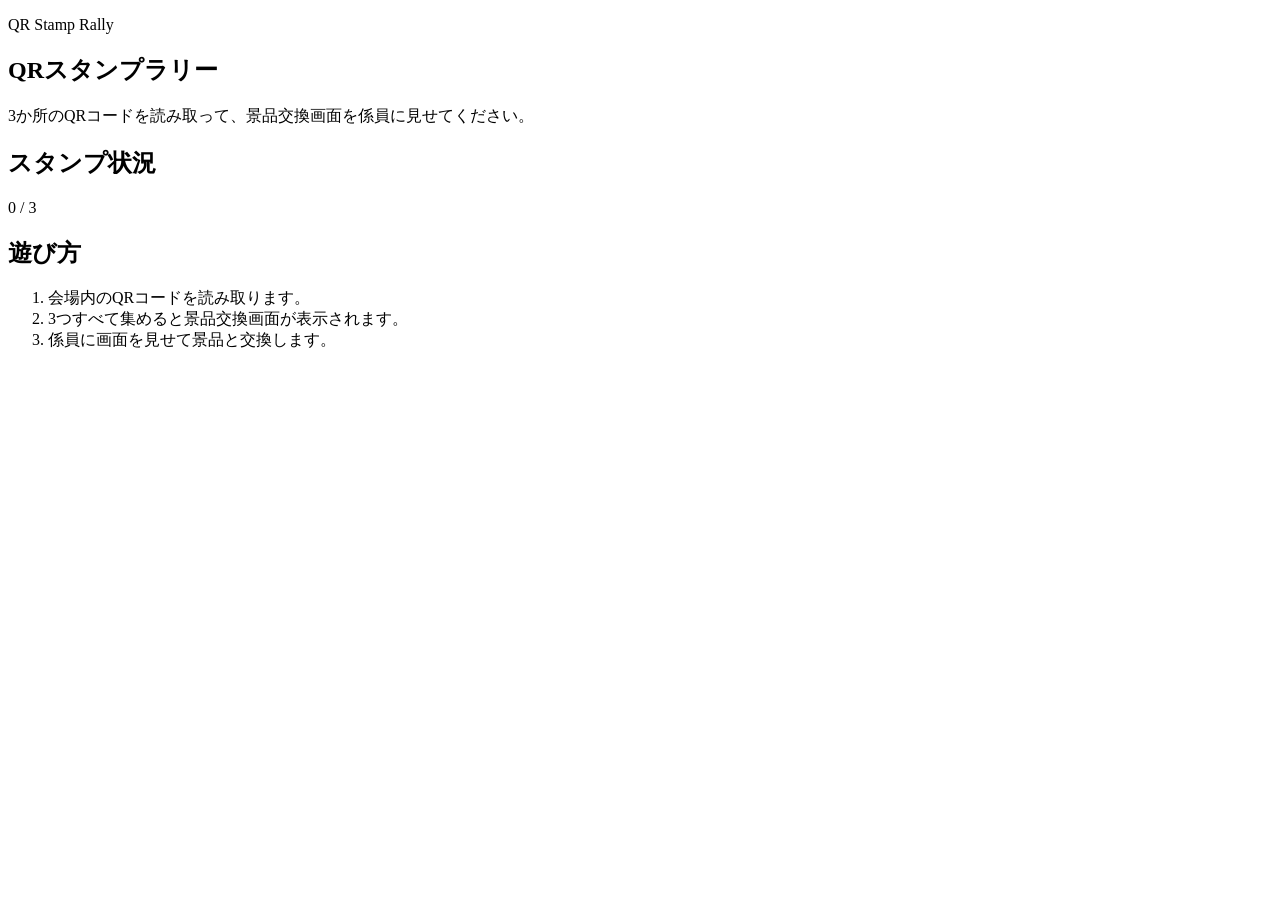
==== index.html @ 0fb80db3 "Add QR stamp rally app" ====
<!doctype html>
<html lang="ja">
<head>
  <meta charset="utf-8">
  <meta name="viewport" content="width=device-width, initial-scale=1">
  <title>QRスタンプラリー</title>
  <link rel="stylesheet" href="styles.css">
</head>
<body>
  <main class="app-shell">
    <section class="hero" aria-labelledby="page-title">
      <div class="brand-mark" aria-hidden="true">
        <span></span>
        <span></span>
        <span></span>
      </div>
      <div>
        <p class="eyebrow">QR Stamp Rally</p>
        <h1 id="page-title">QRスタンプラリー</h1>
        <p class="lead">3か所のQRコードを読み取って、景品交換画面を係員に見せてください。</p>
      </div>
    </section>

    <section class="panel notice" id="scan-result" aria-live="polite"></section>

    <section class="panel">
      <div class="panel-heading">
        <h2>スタンプ状況</h2>
        <span class="progress-text" id="progress-text">0 / 3</span>
      </div>
      <div class="progress-track" aria-hidden="true">
        <span id="progress-bar"></span>
      </div>
      <div class="stamp-grid" id="stamp-grid"></div>
    </section>

    <section class="reward panel" id="reward-panel" hidden>
      <p class="eyebrow">Complete</p>
      <h2>景品交換できます</h2>
      <p>この画面を係員に見せてください。係員確認後、「交換済みにする」を押します。</p>
      <div class="redeem-code" id="redeem-code"></div>
      <button class="primary-button" id="redeem-button" type="button">交換済みにする</button>
    </section>

    <section class="reward panel muted" id="redeemed-panel" hidden>
      <p class="eyebrow">Redeemed</p>
      <h2>交換済み</h2>
      <p>この端末では景品交換済みとして記録されています。</p>
      <div class="redeem-code" id="redeemed-code"></div>
    </section>

    <section class="panel compact">
      <h2>遊び方</h2>
      <ol>
        <li>会場内のQRコードを読み取ります。</li>
        <li>3つすべて集めると景品交換画面が表示されます。</li>
        <li>係員に画面を見せて景品と交換します。</li>
      </ol>
    </section>
  </main>

  <script src="app.js"></script>
</body>
</html>
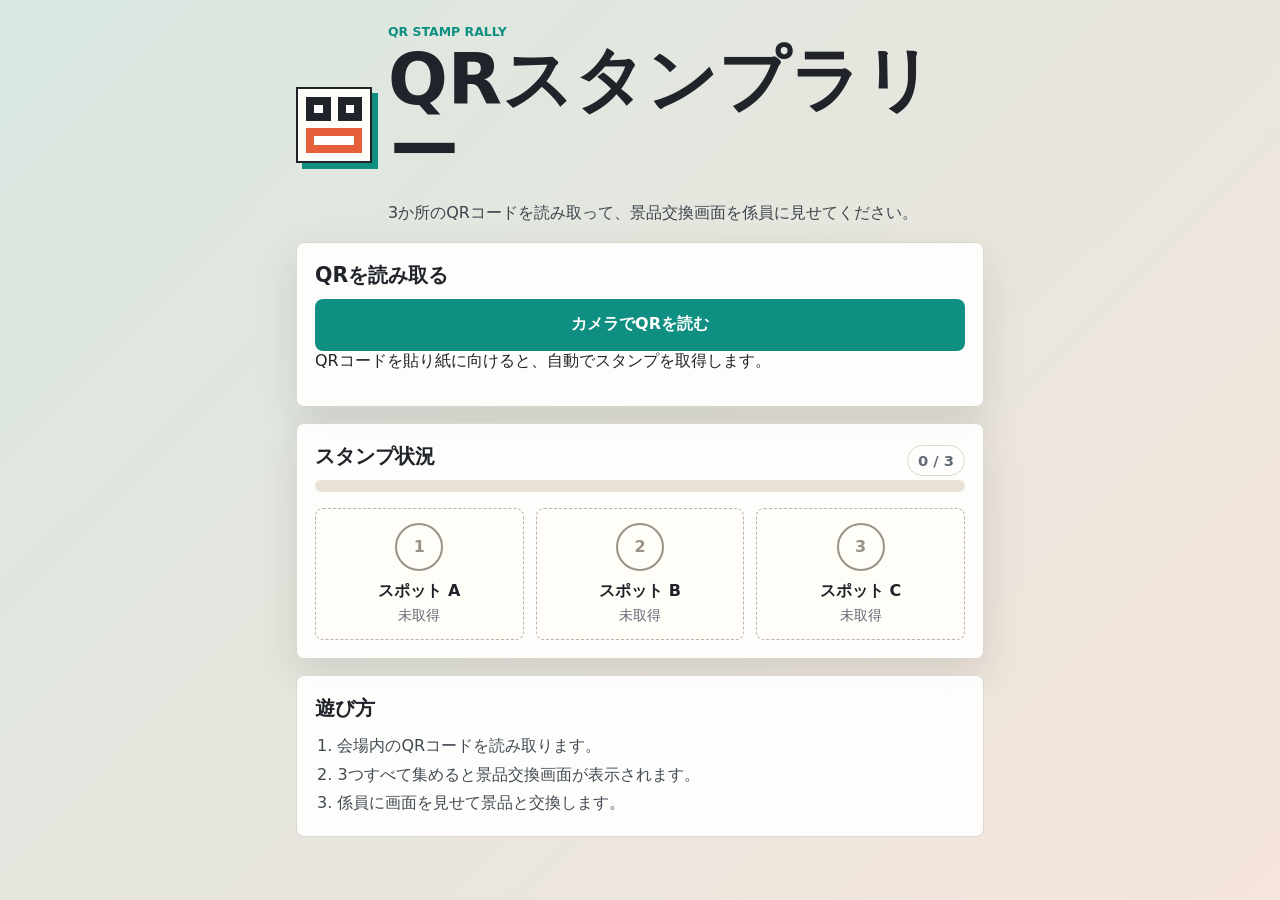
==== commit 040f628c: "Add in-page camera scan button" ====
--- a/index.html
+++ b/index.html
@@ -22,6 +22,19 @@
     </section>
 
     <section class="panel notice" id="scan-result" aria-live="polite"></section>
+
+    <section class="panel scanner-panel">
+      <div class="panel-heading">
+        <h2>QRを読み取る</h2>
+        <button class="icon-button" id="stop-scan-button" type="button" hidden>停止</button>
+      </div>
+      <button class="primary-button" id="start-scan-button" type="button">カメラでQRを読む</button>
+      <div class="scanner-view" id="scanner-view" hidden>
+        <video id="scanner-video" playsinline muted></video>
+        <div class="scan-frame" aria-hidden="true"></div>
+      </div>
+      <p class="scanner-help" id="scanner-help">QRコードを貼り紙に向けると、自動でスタンプを取得します。</p>
+    </section>
 
     <section class="panel">
       <div class="panel-heading">
--- a/styles.css
+++ b/styles.css
@@ -0,0 +1,280 @@
+:root {
+  color-scheme: light;
+  --bg: #f7f5ef;
+  --ink: #20242a;
+  --muted: #626b76;
+  --panel: #ffffff;
+  --line: #dcd7cc;
+  --accent: #0f8f82;
+  --accent-2: #e45f3a;
+  --accent-soft: #dff4ef;
+  --shadow: 0 16px 40px rgba(36, 31, 24, 0.12);
+}
+
+* {
+  box-sizing: border-box;
+}
+
+body {
+  margin: 0;
+  min-height: 100vh;
+  font-family: "Yu Gothic", "Hiragino Kaku Gothic ProN", Meiryo, system-ui, sans-serif;
+  color: var(--ink);
+  background:
+    linear-gradient(135deg, rgba(15, 143, 130, 0.13), rgba(228, 95, 58, 0.11)),
+    var(--bg);
+}
+
+button {
+  font: inherit;
+}
+
+.app-shell {
+  width: min(720px, 100%);
+  margin: 0 auto;
+  padding: 24px 16px 40px;
+}
+
+.hero {
+  display: grid;
+  grid-template-columns: 76px 1fr;
+  gap: 16px;
+  align-items: center;
+  min-height: 190px;
+}
+
+.brand-mark {
+  display: grid;
+  grid-template-columns: repeat(2, 1fr);
+  grid-template-rows: repeat(2, 1fr);
+  gap: 7px;
+  width: 76px;
+  height: 76px;
+  padding: 8px;
+  border: 2px solid var(--ink);
+  background: #fffdf8;
+  box-shadow: 6px 6px 0 var(--accent);
+}
+
+.brand-mark span {
+  border: 8px solid var(--ink);
+  background: #fff;
+}
+
+.brand-mark span:nth-child(3) {
+  grid-column: 1 / 3;
+  border-color: var(--accent-2);
+}
+
+.eyebrow {
+  margin: 0 0 6px;
+  color: var(--accent);
+  font-size: 0.78rem;
+  font-weight: 800;
+  letter-spacing: 0;
+  text-transform: uppercase;
+}
+
+h1,
+h2,
+p {
+  margin-top: 0;
+}
+
+h1 {
+  margin-bottom: 10px;
+  font-size: clamp(2.15rem, 9vw, 4.4rem);
+  line-height: 1.02;
+  letter-spacing: 0;
+}
+
+h2 {
+  margin-bottom: 10px;
+  font-size: 1.28rem;
+  letter-spacing: 0;
+}
+
+.lead {
+  margin-bottom: 0;
+  color: #3d444c;
+  line-height: 1.7;
+}
+
+.panel {
+  margin-top: 16px;
+  padding: 18px;
+  border: 1px solid var(--line);
+  border-radius: 8px;
+  background: rgba(255, 255, 255, 0.92);
+  box-shadow: var(--shadow);
+}
+
+.panel.compact {
+  box-shadow: none;
+}
+
+.notice {
+  display: none;
+  border-left: 6px solid var(--accent);
+  color: #24423e;
+  background: var(--accent-soft);
+}
+
+.notice.is-visible {
+  display: block;
+}
+
+.notice.is-error {
+  border-left-color: var(--accent-2);
+  color: #743622;
+  background: #fff0ea;
+}
+
+.panel-heading {
+  display: flex;
+  align-items: center;
+  justify-content: space-between;
+  gap: 12px;
+}
+
+.progress-text {
+  flex: 0 0 auto;
+  padding: 6px 10px;
+  border: 1px solid var(--line);
+  border-radius: 999px;
+  color: var(--muted);
+  font-size: 0.92rem;
+  font-weight: 700;
+}
+
+.progress-track {
+  height: 12px;
+  overflow: hidden;
+  border-radius: 999px;
+  background: #e8e2d6;
+}
+
+.progress-track span {
+  display: block;
+  width: 0%;
+  height: 100%;
+  border-radius: inherit;
+  background: linear-gradient(90deg, var(--accent), #32b45d);
+  transition: width 240ms ease;
+}
+
+.stamp-grid {
+  display: grid;
+  grid-template-columns: repeat(3, 1fr);
+  gap: 12px;
+  margin-top: 16px;
+}
+
+.stamp-card {
+  min-height: 128px;
+  padding: 14px 12px;
+  border: 1px dashed #bdb4a5;
+  border-radius: 8px;
+  background: #fffdf8;
+  text-align: center;
+}
+
+.stamp-card.is-collected {
+  border-style: solid;
+  border-color: var(--accent);
+  background: #f1fffb;
+}
+
+.stamp-icon {
+  display: grid;
+  place-items: center;
+  width: 48px;
+  height: 48px;
+  margin: 0 auto 10px;
+  border: 2px solid currentColor;
+  border-radius: 50%;
+  color: #9a9286;
+  font-weight: 900;
+}
+
+.stamp-card.is-collected .stamp-icon {
+  color: var(--accent);
+}
+
+.stamp-name {
+  margin: 0;
+  font-weight: 800;
+}
+
+.stamp-state {
+  margin: 4px 0 0;
+  color: var(--muted);
+  font-size: 0.88rem;
+}
+
+.reward {
+  border-color: rgba(15, 143, 130, 0.42);
+  background: #f5fffb;
+}
+
+.reward.muted {
+  border-color: #c8c3bb;
+  background: #f6f3ed;
+}
+
+.redeem-code {
+  margin: 16px 0;
+  padding: 16px;
+  border: 2px solid var(--ink);
+  border-radius: 8px;
+  background: #fff;
+  font-size: clamp(1.6rem, 9vw, 3rem);
+  font-weight: 900;
+  letter-spacing: 0;
+  text-align: center;
+}
+
+.primary-button {
+  width: 100%;
+  min-height: 52px;
+  border: 0;
+  border-radius: 8px;
+  color: #fff;
+  background: var(--accent);
+  font-weight: 800;
+  cursor: pointer;
+}
+
+.primary-button:active {
+  transform: translateY(1px);
+}
+
+ol {
+  margin: 0;
+  padding-left: 1.4em;
+  color: #424a53;
+  line-height: 1.8;
+}
+
+@media (max-width: 560px) {
+  .hero {
+    grid-template-columns: 58px 1fr;
+    min-height: 164px;
+  }
+
+  .brand-mark {
+    width: 58px;
+    height: 58px;
+    gap: 5px;
+    padding: 6px;
+    box-shadow: 4px 4px 0 var(--accent);
+  }
+
+  .brand-mark span {
+    border-width: 6px;
+  }
+
+  .stamp-grid {
+    grid-template-columns: 1fr;
+  }
+}
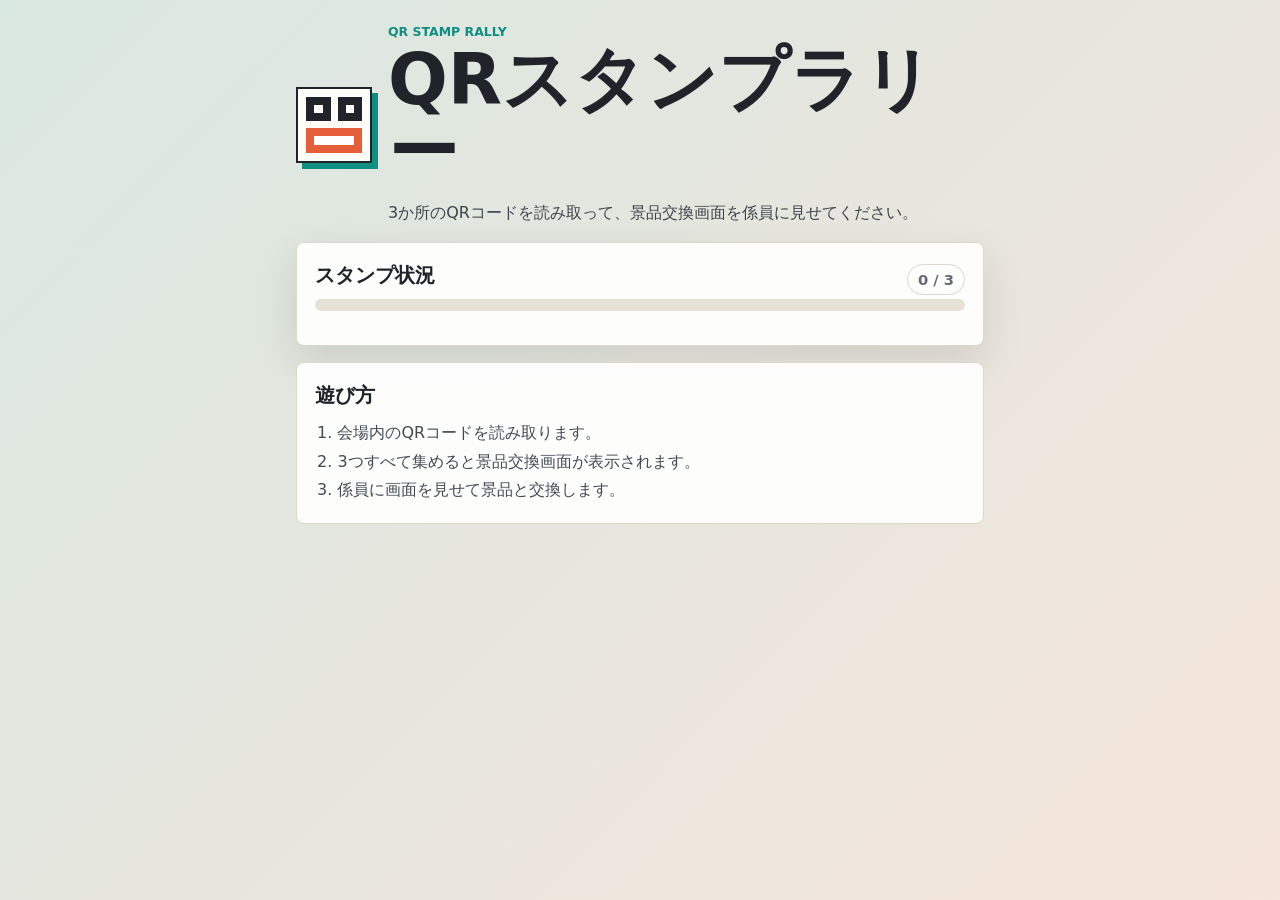
==== commit 77d715b4: "Remove in-page camera scan button" ====
--- a/index.html
+++ b/index.html
@@ -22,19 +22,6 @@
     </section>
 
     <section class="panel notice" id="scan-result" aria-live="polite"></section>
-
-    <section class="panel scanner-panel">
-      <div class="panel-heading">
-        <h2>QRを読み取る</h2>
-        <button class="icon-button" id="stop-scan-button" type="button" hidden>停止</button>
-      </div>
-      <button class="primary-button" id="start-scan-button" type="button">カメラでQRを読む</button>
-      <div class="scanner-view" id="scanner-view" hidden>
-        <video id="scanner-video" playsinline muted></video>
-        <div class="scan-frame" aria-hidden="true"></div>
-      </div>
-      <p class="scanner-help" id="scanner-help">QRコードを貼り紙に向けると、自動でスタンプを取得します。</p>
-    </section>
 
     <section class="panel">
       <div class="panel-heading">
--- a/styles.css
+++ b/styles.css
@@ -245,8 +245,52 @@
   cursor: pointer;
 }
 
+.icon-button {
+  min-height: 36px;
+  padding: 0 12px;
+  border: 1px solid var(--line);
+  border-radius: 8px;
+  color: var(--ink);
+  background: #fff;
+  font-weight: 800;
+  cursor: pointer;
+}
+
 .primary-button:active {
   transform: translateY(1px);
+}
+
+.scanner-panel {
+  overflow: hidden;
+}
+
+.scanner-view {
+  position: relative;
+  margin-top: 14px;
+  overflow: hidden;
+  border-radius: 8px;
+  background: #111;
+  aspect-ratio: 4 / 3;
+}
+
+.scanner-view video {
+  width: 100%;
+  height: 100%;
+  object-fit: cover;
+}
+
+.scan-frame {
+  position: absolute;
+  inset: 18%;
+  border: 3px solid rgba(255, 255, 255, 0.92);
+  border-radius: 8px;
+  box-shadow: 0 0 0 999px rgba(0, 0, 0, 0.28);
+}
+
+.scanner-help {
+  margin: 12px 0 0;
+  color: var(--muted);
+  line-height: 1.7;
 }
 
 ol {
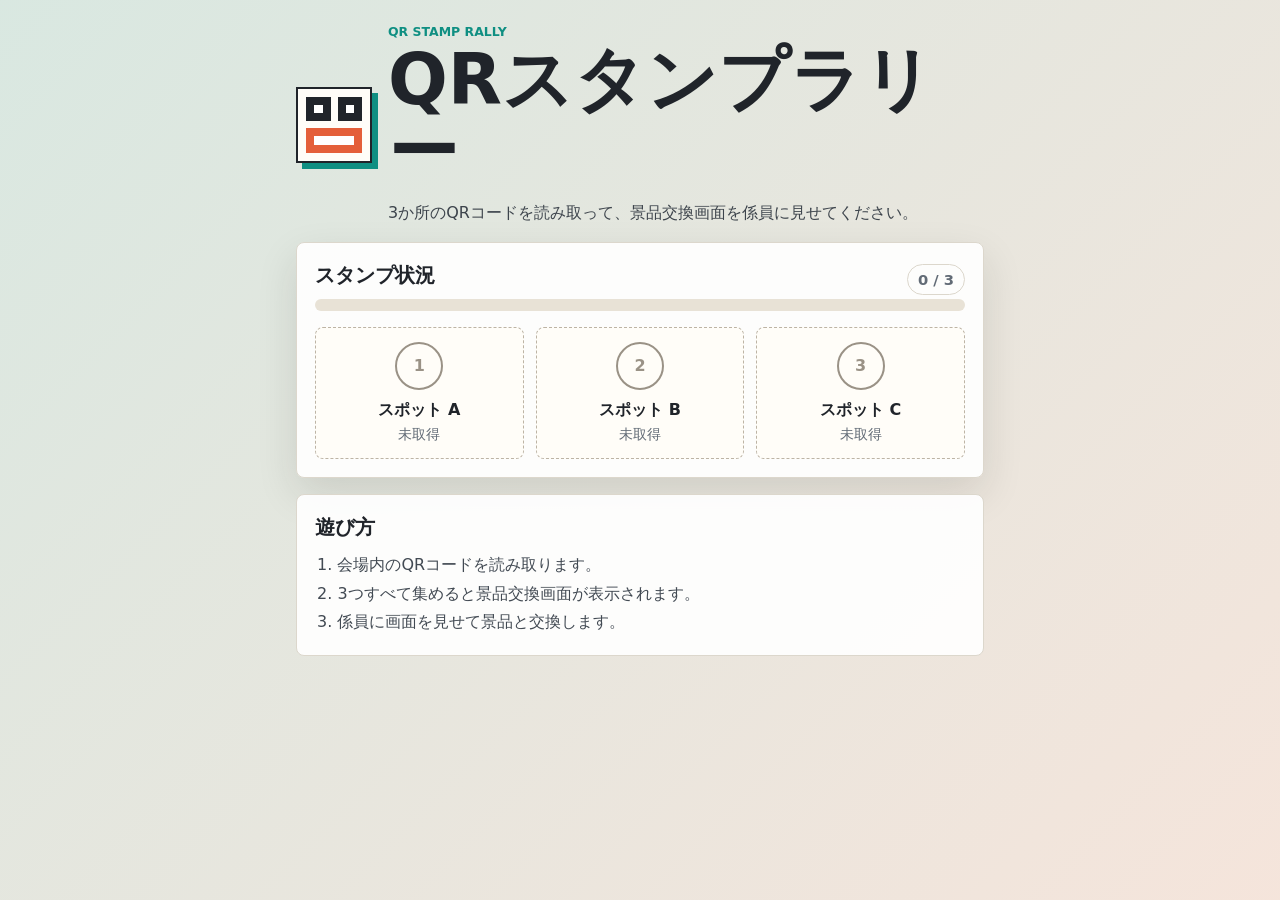
==== commit 476aa145: "Show completion button before navigating" ====
--- a/index.html
+++ b/index.html
@@ -34,19 +34,11 @@
       <div class="stamp-grid" id="stamp-grid"></div>
     </section>
 
-    <section class="reward panel" id="reward-panel" hidden>
+    <section class="reward panel" id="complete-panel" hidden>
       <p class="eyebrow">Complete</p>
-      <h2>景品交換できます</h2>
-      <p>この画面を係員に見せてください。係員確認後、「交換済みにする」を押します。</p>
-      <div class="redeem-code" id="redeem-code"></div>
-      <button class="primary-button" id="redeem-button" type="button">交換済みにする</button>
-    </section>
-
-    <section class="reward panel muted" id="redeemed-panel" hidden>
-      <p class="eyebrow">Redeemed</p>
-      <h2>交換済み</h2>
-      <p>この端末では景品交換済みとして記録されています。</p>
-      <div class="redeem-code" id="redeemed-code"></div>
+      <h2>すべて集まりました</h2>
+      <p>下のボタンを押すと、完了ページに移動します。</p>
+      <button class="primary-button" id="complete-button" type="button">完了ページへ進む</button>
     </section>
 
     <section class="panel compact">
--- a/styles.css
+++ b/styles.css
@@ -43,6 +43,10 @@
   min-height: 190px;
 }
 
+.compact-hero {
+  min-height: 150px;
+}
+
 .brand-mark {
   display: grid;
   grid-template-columns: repeat(2, 1fr);
@@ -245,52 +249,8 @@
   cursor: pointer;
 }
 
-.icon-button {
-  min-height: 36px;
-  padding: 0 12px;
-  border: 1px solid var(--line);
-  border-radius: 8px;
-  color: var(--ink);
-  background: #fff;
-  font-weight: 800;
-  cursor: pointer;
-}
-
 .primary-button:active {
   transform: translateY(1px);
-}
-
-.scanner-panel {
-  overflow: hidden;
-}
-
-.scanner-view {
-  position: relative;
-  margin-top: 14px;
-  overflow: hidden;
-  border-radius: 8px;
-  background: #111;
-  aspect-ratio: 4 / 3;
-}
-
-.scanner-view video {
-  width: 100%;
-  height: 100%;
-  object-fit: cover;
-}
-
-.scan-frame {
-  position: absolute;
-  inset: 18%;
-  border: 3px solid rgba(255, 255, 255, 0.92);
-  border-radius: 8px;
-  box-shadow: 0 0 0 999px rgba(0, 0, 0, 0.28);
-}
-
-.scanner-help {
-  margin: 12px 0 0;
-  color: var(--muted);
-  line-height: 1.7;
 }
 
 ol {
